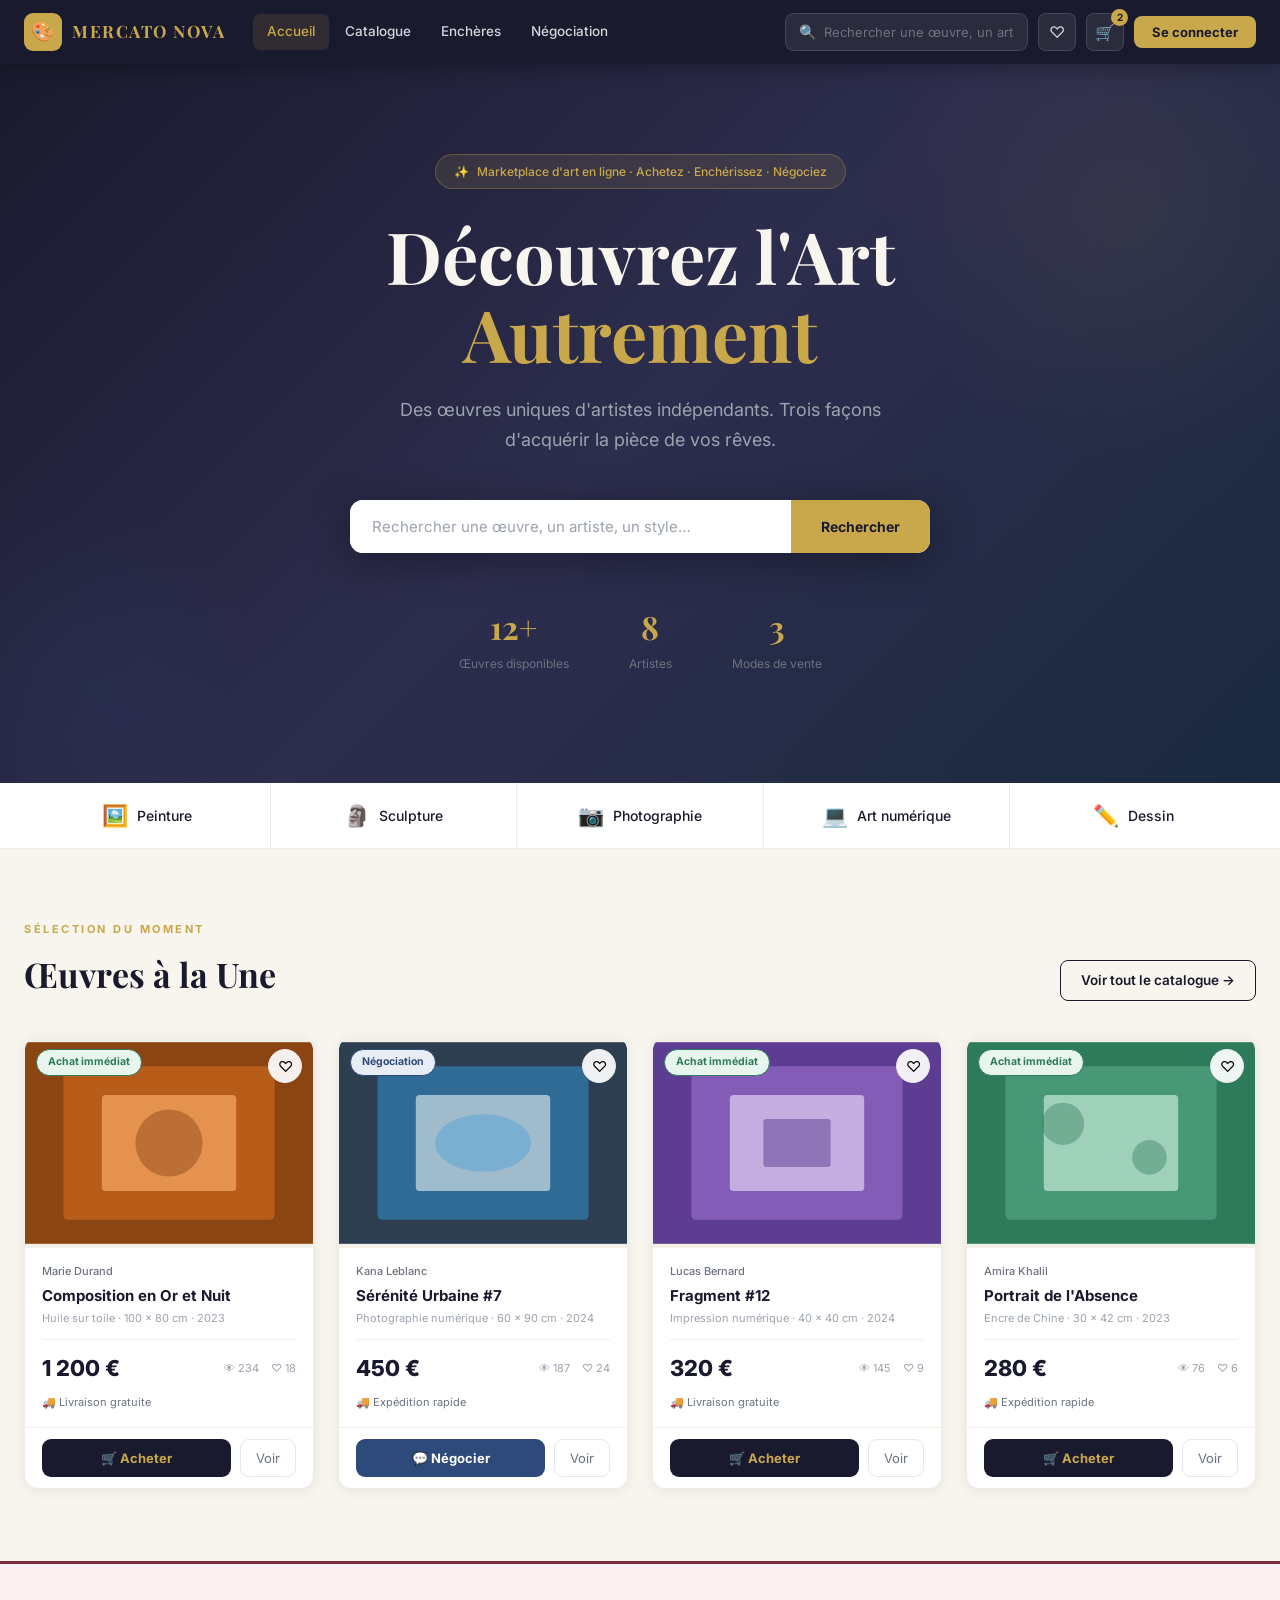
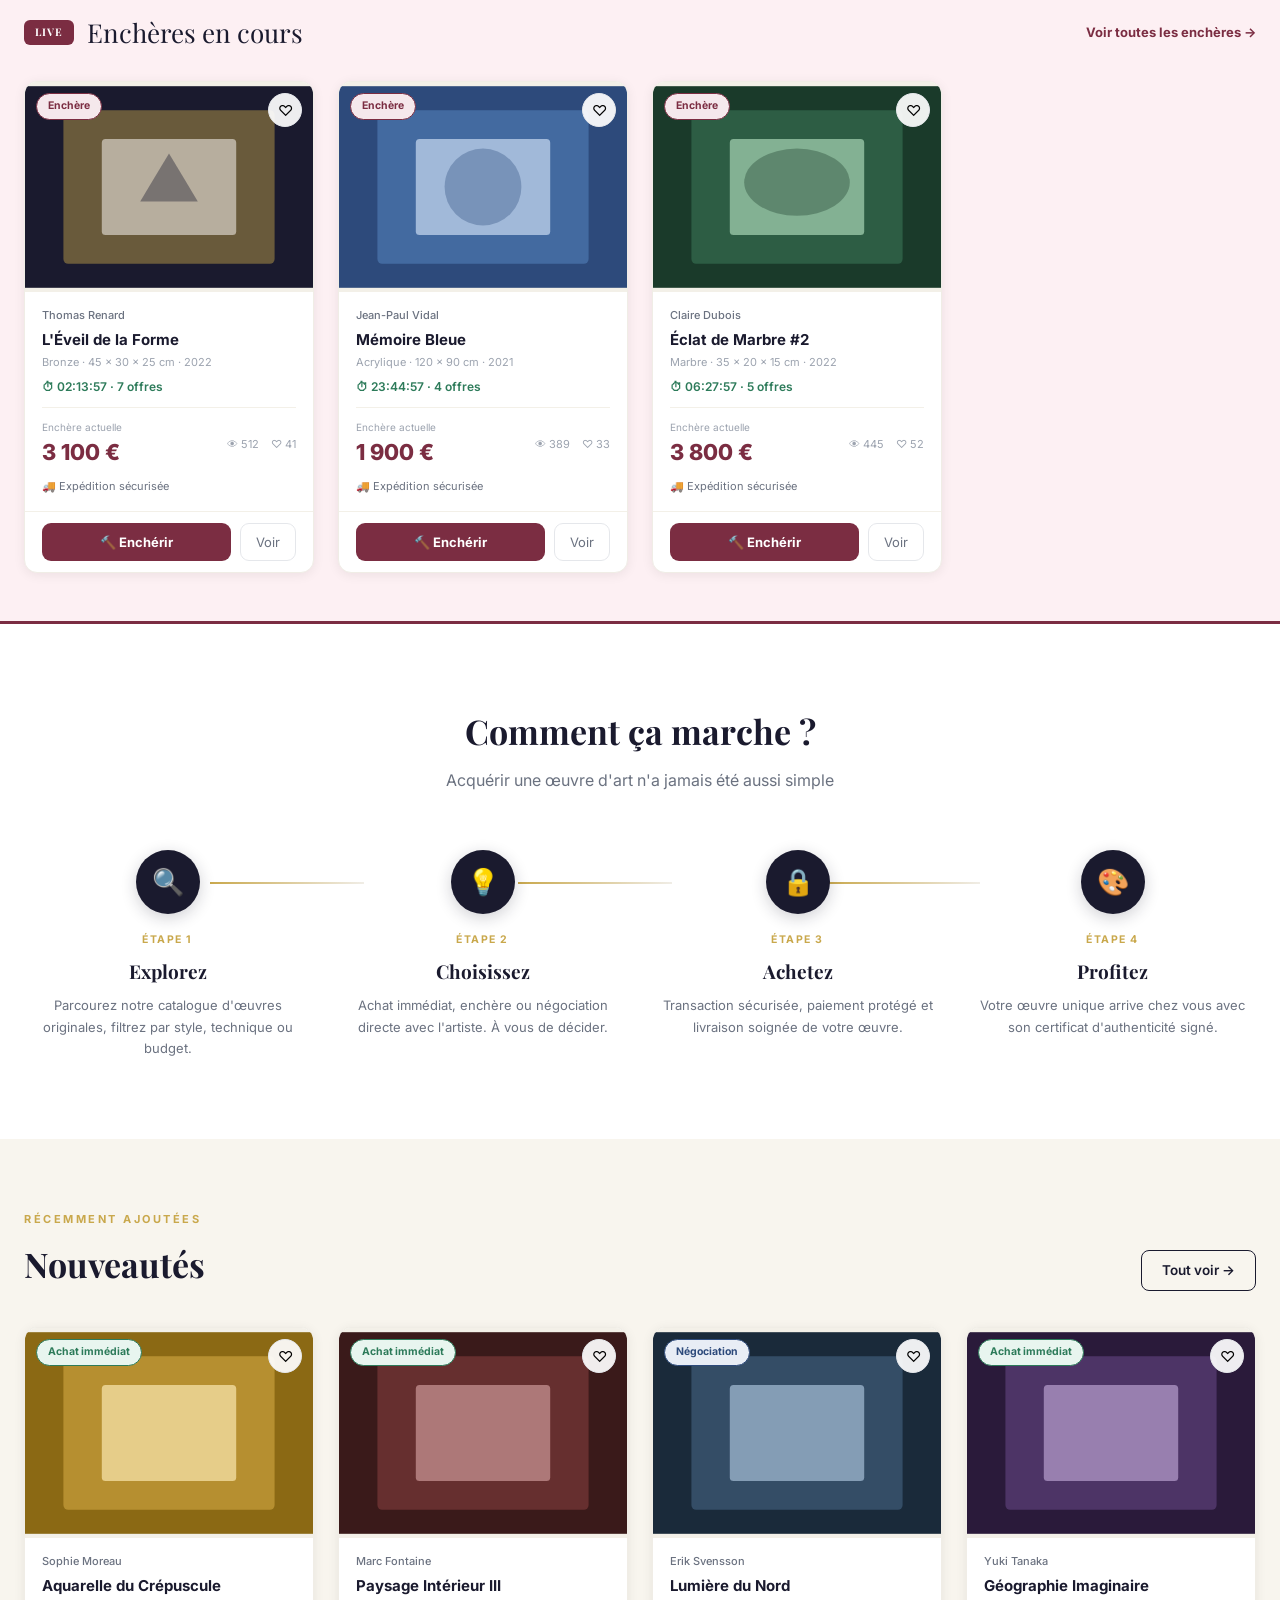
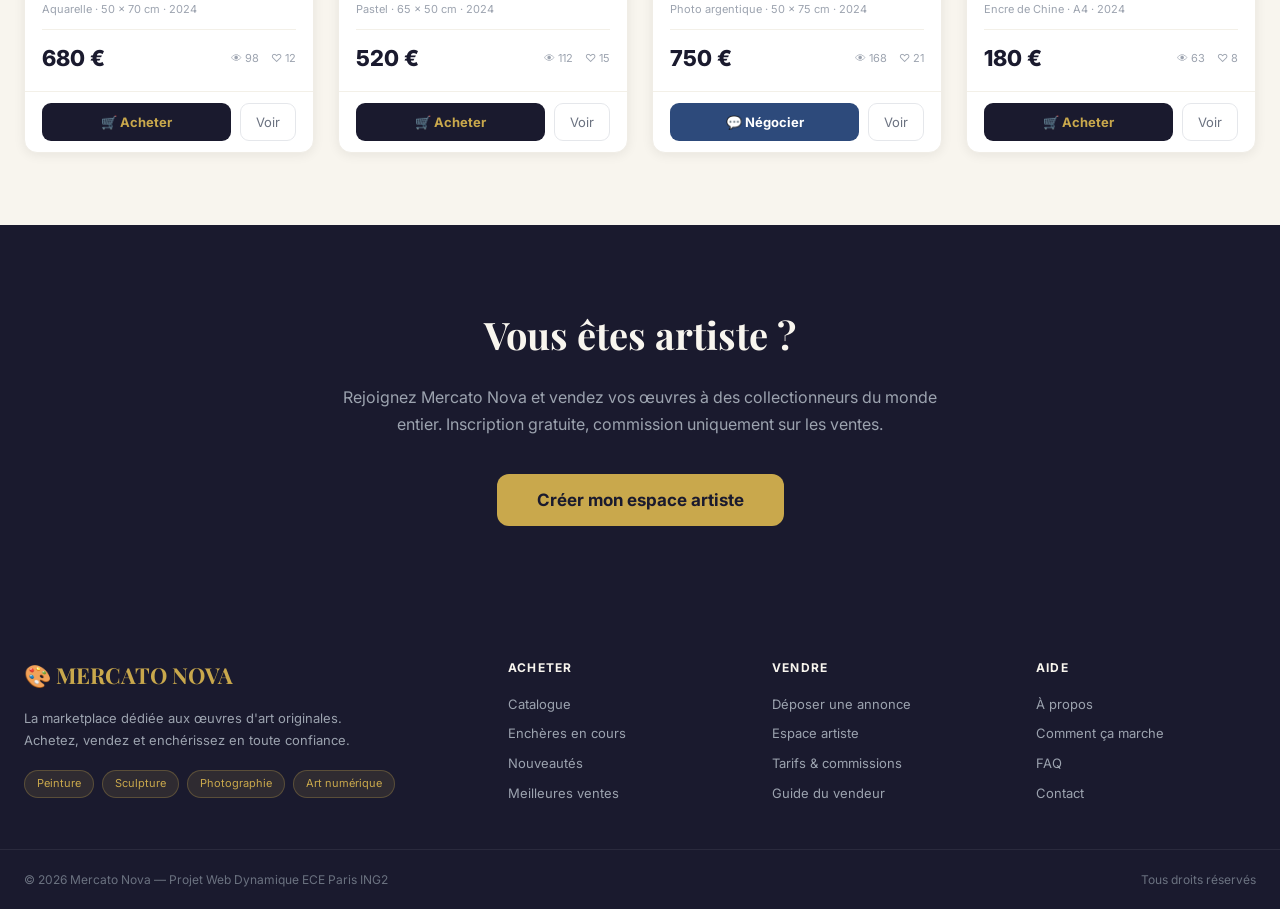
==== index.html @ 36affe11 "Add files via upload ajout de la page d'accueil (index) et de la page catalogue uniquement front end" ====
<!DOCTYPE html>
<html lang="fr">
<head>
  <meta charset="UTF-8" />
  <meta name="viewport" content="width=device-width, initial-scale=1.0" />
  <title>Mercato Nova — Marketplace d'Art</title>
  <link rel="preconnect" href="https://fonts.googleapis.com" />
  <link href="https://fonts.googleapis.com/css2?family=Inter:wght@400;500;600;700;800&family=Playfair+Display:ital,wght@0,700;1,400&display=swap" rel="stylesheet" />
  <style>
    *, *::before, *::after { box-sizing: border-box; margin: 0; padding: 0; }
    :root {
      --noir:     #1A1A2E;
      --noir-2:   #2D2D4E;
      --or:       #C9A84C;
      --or-clair: #E8C96A;
      --fond:     #F8F5EE;
      --blanc:    #FFFFFF;
      --gris:     #6B7280;
      --gris-c:   #F3F0E8;
      --bordeau:  #7B2D42;
      --vert:     #2D7B5A;
      --bleu:     #2D4A7B;
      --shadow-s: 0 2px 12px rgba(0,0,0,0.07);
      --shadow-m: 0 4px 24px rgba(0,0,0,0.10);
      --shadow-l: 0 12px 40px rgba(0,0,0,0.15);
      --radius:   10px;
      --radius-l: 16px;
      --trans:    0.22s ease;
    }
    html { scroll-behavior: smooth; }
    body { font-family: 'Inter', 'Segoe UI', Arial, sans-serif; background: var(--fond); color: var(--noir); line-height: 1.6; }
    a { text-decoration: none; color: inherit; }
    button { cursor: pointer; border: none; font-family: inherit; }
    img { max-width: 100%; display: block; }

    .navbar {
      position: sticky; top: 0; z-index: 100;
      background: var(--noir);
      box-shadow: 0 2px 20px rgba(0,0,0,0.35);
    }
    .navbar__inner {
      max-width: 1280px; margin: 0 auto;
      display: flex; align-items: center;
      padding: 0 24px; height: 64px; gap: 28px;
    }
    .navbar__logo {
      display: flex; align-items: center; gap: 10px;
      text-decoration: none; flex-shrink: 0;
    }
    .navbar__logo-icon {
      width: 38px; height: 38px; background: var(--or);
      border-radius: 9px; display: flex; align-items: center;
      justify-content: center; font-size: 19px;
    }
    .navbar__logo-text {
      font-family: 'Playfair Display', Georgia, serif;
      font-size: 17px; font-weight: 700;
      color: var(--or); letter-spacing: 1.5px;
    }
    .navbar__links { display: flex; gap: 2px; flex: 1; }
    .navbar__link {
      padding: 7px 14px; border-radius: 7px;
      font-size: 13.5px; font-weight: 500;
      color: #D1D5DB; background: transparent;
      transition: all var(--trans); white-space: nowrap;
    }
    .navbar__link:hover, .navbar__link--active {
      color: var(--or);
      background: rgba(201,168,76,0.12);
    }
    .navbar__right { display: flex; align-items: center; gap: 10px; margin-left: auto; }
    .navbar__search {
      display: flex; align-items: center;
      background: rgba(255,255,255,0.08);
      border: 1px solid rgba(255,255,255,0.12);
      border-radius: 9px; padding: 7px 13px; gap: 8px;
    }
    .navbar__search input {
      background: transparent; border: none; outline: none;
      color: #F8F5EE; font-size: 13px; width: 190px;
      font-family: inherit;
    }
    .navbar__search input::placeholder { color: #6B7280; }
    .navbar__icon-btn {
      background: rgba(255,255,255,0.08);
      border: 1px solid rgba(255,255,255,0.12);
      border-radius: 8px; width: 38px; height: 38px;
      display: flex; align-items: center; justify-content: center;
      color: #D1D5DB; font-size: 16px; cursor: pointer;
      transition: all var(--trans); position: relative;
    }
    .navbar__icon-btn:hover { background: rgba(255,255,255,0.15); color: var(--or); }
    .navbar__badge {
      position: absolute; top: -5px; right: -5px;
      background: var(--or); color: var(--noir);
      border-radius: 50%; width: 17px; height: 17px;
      font-size: 10px; font-weight: 700;
      display: flex; align-items: center; justify-content: center;
    }
    .navbar__login {
      background: var(--or); color: var(--noir);
      border-radius: 8px; padding: 8px 18px;
      font-size: 13px; font-weight: 700;
      transition: all var(--trans);
    }
    .navbar__login:hover { background: var(--or-clair); }

    .hero {
      background: linear-gradient(135deg, #1A1A2E 0%, #2D2D4E 50%, #1A2A3E 100%);
      padding: 90px 24px 110px;
      position: relative; overflow: hidden;
    }
    .hero__circle-1 {
      position: absolute; top: -100px; right: -100px;
      width: 500px; height: 500px; border-radius: 50%;
      background: radial-gradient(circle, rgba(201,168,76,0.08) 0%, transparent 70%);
      pointer-events: none;
    }
    .hero__circle-2 {
      position: absolute; bottom: -80px; left: -80px;
      width: 350px; height: 350px; border-radius: 50%;
      background: radial-gradient(circle, rgba(45,74,123,0.15) 0%, transparent 70%);
      pointer-events: none;
    }
    .hero__inner {
      max-width: 820px; margin: 0 auto;
      text-align: center; position: relative; z-index: 1;
    }
    .hero__pill {
      display: inline-flex; align-items: center; gap: 8px;
      background: rgba(201,168,76,0.12);
      border: 1px solid rgba(201,168,76,0.3);
      border-radius: 24px; padding: 7px 18px; margin-bottom: 28px;
      font-size: 12px; color: var(--or); font-weight: 500;
    }
    .hero__title {
      font-family: 'Playfair Display', Georgia, serif;
      font-size: clamp(38px, 7vw, 72px);
      font-weight: 700; color: #F8F5EE;
      line-height: 1.08; margin-bottom: 22px;
    }
    .hero__title span { color: var(--or); }
    .hero__subtitle {
      font-size: 18px; color: #9CA3AF;
      margin: 0 auto 44px; line-height: 1.7;
      max-width: 560px;
    }
    .hero__search-wrap {
      display: flex; max-width: 580px; margin: 0 auto 48px;
      background: var(--blanc); border-radius: 13px; overflow: hidden;
      box-shadow: 0 8px 40px rgba(0,0,0,0.35);
    }
    .hero__search-wrap input {
      flex: 1; border: none; outline: none;
      padding: 17px 22px; font-size: 15px; color: var(--noir);
      font-family: inherit;
    }
    .hero__search-wrap input::placeholder { color: #9CA3AF; }
    .hero__search-btn {
      background: var(--or); border: none;
      padding: 0 30px; color: var(--noir);
      font-weight: 700; font-size: 14px;
      cursor: pointer; transition: background var(--trans);
      white-space: nowrap;
    }
    .hero__search-btn:hover { background: var(--or-clair); }
    .hero__stats { display: flex; justify-content: center; gap: 60px; }
    .hero__stat-num {
      font-family: 'Playfair Display', Georgia, serif;
      font-size: 32px; font-weight: 700; color: var(--or);
    }
    .hero__stat-label { font-size: 12px; color: #6B7280; margin-top: 2px; }

    .cats {
      background: var(--blanc);
      border-bottom: 1px solid #F0EDE6;
      box-shadow: var(--shadow-s);
    }
    .cats__inner { max-width: 1280px; margin: 0 auto; padding: 0 24px; display: flex; }
    .cats__btn {
      flex: 1; display: flex; align-items: center;
      justify-content: center; gap: 9px;
      padding: 20px 0; background: transparent; border: none;
      border-right: 1px solid #F0EDE6;
      font-size: 14px; font-weight: 500; color: var(--noir);
      cursor: pointer; transition: all var(--trans);
    }
    .cats__btn:last-child { border-right: none; }
    .cats__btn:hover { background: var(--fond); color: var(--or); }
    .cats__btn .cats__icon { font-size: 21px; }

    .section { padding: 72px 24px; }
    .section--dark { background: var(--blanc); }
    .section--fond { background: var(--fond); }
    .section__inner { max-width: 1280px; margin: 0 auto; }
    .section__eyebrow {
      font-size: 11px; color: var(--or); font-weight: 700;
      letter-spacing: 2.5px; text-transform: uppercase; margin-bottom: 8px;
    }
    .section__title {
      font-family: 'Playfair Display', Georgia, serif;
      font-size: 34px; color: var(--noir); margin-bottom: 0;
    }
    .section__head {
      display: flex; align-items: flex-end;
      justify-content: space-between; margin-bottom: 36px;
    }
    .section__link {
      font-size: 13.5px; color: var(--noir); font-weight: 600;
      border: 1.5px solid var(--noir); border-radius: 8px;
      padding: 9px 20px; transition: all var(--trans);
      white-space: nowrap; margin-left: 20px;
    }
    .section__link:hover { background: var(--noir); color: var(--or); }

    .grid {
      display: grid;
      grid-template-columns: repeat(auto-fill, minmax(272px, 1fr));
      gap: 24px;
    }
    .grid--4 { grid-template-columns: repeat(4, 1fr); }

    .card {
      background: var(--blanc); border-radius: 13px;
      overflow: hidden; border: 1px solid #F0EDE6;
      box-shadow: var(--shadow-s);
      transition: transform var(--trans), box-shadow var(--trans);
      display: flex; flex-direction: column;
    }
    .card:hover { transform: translateY(-5px); box-shadow: var(--shadow-l); }
    .card__img {
      position: relative; height: 210px;
      overflow: hidden; background: var(--gris-c);
    }
    .card__img svg { width: 100%; height: 100%; }
    .card__badge {
      position: absolute; top: 11px; left: 11px;
      padding: 4px 11px; border-radius: 20px;
      font-size: 10.5px; font-weight: 700;
      border: 1px solid currentColor;
    }
    .card__badge--immediat { color: var(--vert); background: #E8F5EF; }
    .card__badge--enchere  { color: var(--bordeau); background: #F5E8EC; }
    .card__badge--nego     { color: var(--bleu); background: #E8EDF5; }
    .card__fav {
      position: absolute; top: 11px; right: 11px;
      background: rgba(255,255,255,0.92); border: 1px solid #E5E7EB;
      border-radius: 50%; width: 34px; height: 34px;
      display: flex; align-items: center; justify-content: center;
      font-size: 15px; cursor: pointer;
      transition: all var(--trans);
    }
    .card__fav:hover { border-color: var(--bordeau); background: #FFF0F3; }
    .card__body {
      padding: 15px 17px; flex: 1;
      display: flex; flex-direction: column; gap: 5px;
    }
    .card__artist { font-size: 11px; color: var(--gris); font-weight: 500; }
    .card__title  { font-size: 15px; font-weight: 700; color: var(--noir); line-height: 1.3; }
    .card__meta   { font-size: 11px; color: #9CA3AF; }
    .card__timer  { font-size: 12px; color: var(--vert); font-weight: 600; }
    .card__timer--urgent { color: var(--bordeau); }
    .card__divider { height: 1px; background: #F3F0E8; margin: 6px 0; }
    .card__price-row { display: flex; align-items: center; justify-content: space-between; }
    .card__price-label { font-size: 10px; color: #9CA3AF; }
    .card__price { font-size: 22px; font-weight: 800; color: var(--noir); }
    .card__price--enchere { color: var(--bordeau); }
    .card__stats { display: flex; gap: 12px; font-size: 11px; color: #9CA3AF; }
    .card__ship  { font-size: 11px; color: var(--gris); margin-top: 3px; }
    .card__footer { padding: 11px 17px; border-top: 1px solid #F3F0E8; display: flex; gap: 9px; }
    .btn-primary {
      flex: 1; border-radius: 9px; padding: 10px 0;
      font-size: 13px; font-weight: 700;
      color: var(--blanc); cursor: pointer;
      transition: opacity var(--trans); border: none;
    }
    .btn-primary:hover { opacity: 0.88; }
    .btn-primary--noir    { background: var(--noir); color: var(--or); }
    .btn-primary--bordeau { background: var(--bordeau); }
    .btn-primary--bleu    { background: var(--bleu); }
    .btn-secondary {
      background: transparent; color: var(--gris);
      border: 1.5px solid #E5E7EB; border-radius: 9px;
      padding: 10px 15px; font-size: 13px; cursor: pointer;
      transition: all var(--trans);
    }
    .btn-secondary:hover { border-color: var(--noir); color: var(--noir); }

    .encheres-band {
      background: #FDF0F3;
      border-top: 3px solid var(--bordeau);
      border-bottom: 3px solid var(--bordeau);
      padding: 48px 24px;
    }
    .encheres-band__inner { max-width: 1280px; margin: 0 auto; }
    .encheres-band__head {
      display: flex; align-items: center;
      justify-content: space-between; margin-bottom: 28px;
    }
    .live-badge {
      background: var(--bordeau); color: var(--blanc);
      padding: 4px 11px; border-radius: 6px;
      font-size: 10.5px; font-weight: 700; letter-spacing: 1px;
    }
    .encheres-band__title {
      font-family: 'Playfair Display', Georgia, serif;
      font-size: 26px; color: var(--noir);
      display: flex; align-items: center; gap: 13px;
    }
    .encheres-band__link { font-size: 13px; color: var(--bordeau); font-weight: 700; }
    .encheres-band__link:hover { text-decoration: underline; }

    .how { padding: 80px 24px; background: var(--blanc); }
    .how__inner { max-width: 1280px; margin: 0 auto; }
    .how__header { text-align: center; margin-bottom: 56px; }
    .how__subtitle { color: var(--gris); font-size: 16px; margin-top: 10px; }
    .how__grid {
      display: grid; grid-template-columns: repeat(4,1fr); gap: 28px;
      position: relative;
    }
    .how__step { text-align: center; }
    .how__icon-wrap {
      width: 64px; height: 64px; border-radius: 50%;
      background: var(--noir);
      display: flex; align-items: center; justify-content: center;
      font-size: 26px; margin: 0 auto 18px;
      position: relative; z-index: 1;
      box-shadow: 0 4px 16px rgba(26,26,46,0.2);
    }
    .how__num {
      font-size: 10.5px; color: var(--or); font-weight: 700;
      letter-spacing: 1.5px; text-transform: uppercase; margin-bottom: 7px;
    }
    .how__step-title {
      font-family: 'Playfair Display', Georgia, serif;
      font-size: 19px; color: var(--noir); margin-bottom: 9px;
    }
    .how__step-desc { font-size: 13px; color: var(--gris); line-height: 1.65; }
    .how__connector {
      position: absolute; top: 32px; height: 2px;
      background: linear-gradient(90deg, var(--or), #F0EDE6);
      z-index: 0;
    }

    .cta-artiste { background: var(--noir); padding: 80px 24px; text-align: center; }
    .cta-artiste__inner { max-width: 620px; margin: 0 auto; }
    .cta-artiste__title {
      font-family: 'Playfair Display', Georgia, serif;
      font-size: 38px; color: #F8F5EE; margin-bottom: 18px;
    }
    .cta-artiste__subtitle { color: #9CA3AF; font-size: 16px; margin-bottom: 36px; line-height: 1.7; }
    .cta-artiste__btn {
      background: var(--or); color: var(--noir);
      border: none; border-radius: 12px;
      padding: 16px 40px; font-size: 17px; font-weight: 700;
      cursor: pointer; transition: background var(--trans);
    }
    .cta-artiste__btn:hover { background: var(--or-clair); }

    .footer { background: var(--noir); color: #D1D5DB; }
    .footer__grid {
      max-width: 1280px; margin: 0 auto;
      padding: 52px 24px 36px;
      display: grid;
      grid-template-columns: 2fr 1fr 1fr 1fr;
      gap: 44px;
    }
    .footer__logo {
      font-family: 'Playfair Display', Georgia, serif;
      font-size: 22px; font-weight: 700; color: var(--or);
      margin-bottom: 13px; display: flex; align-items: center; gap: 9px;
    }
    .footer__tagline { font-size: 13px; color: #9CA3AF; line-height: 1.75; margin-bottom: 18px; }
    .footer__tags { display: flex; gap: 8px; flex-wrap: wrap; }
    .footer__tag {
      background: rgba(201,168,76,0.12);
      color: var(--or); border: 1px solid rgba(201,168,76,0.28);
      border-radius: 20px; padding: 4px 12px; font-size: 11px;
    }
    .footer__col-title {
      font-size: 12px; font-weight: 700; color: #F8F5EE;
      text-transform: uppercase; letter-spacing: 1.2px; margin-bottom: 16px;
    }
    .footer__col-link { display: block; font-size: 13px; color: #9CA3AF; margin-bottom: 9px; transition: color var(--trans); }
    .footer__col-link:hover { color: var(--or); }
    .footer__bar {
      border-top: 1px solid rgba(255,255,255,0.07);
      padding: 20px 24px;
      max-width: 1280px; margin: 0 auto;
      display: flex; justify-content: space-between;
      font-size: 12px; color: #6B7280;
    }

    @media (max-width: 1024px) {
      .how__grid { grid-template-columns: repeat(2,1fr); }
      .footer__grid { grid-template-columns: 1fr 1fr; }
      .grid--4 { grid-template-columns: repeat(2,1fr); }
    }
    @media (max-width: 768px) {
      .navbar__search { display: none; }
      .navbar__links { display: none; }
      .hero { padding: 60px 20px 80px; }
      .hero__stats { gap: 28px; }
      .cats__btn span:not(.cats__icon) { display: none; }
      .how__grid { grid-template-columns: 1fr; }
      .footer__grid { grid-template-columns: 1fr; }
      .grid, .grid--4 { grid-template-columns: 1fr 1fr; }
      .section__head { flex-direction: column; align-items: flex-start; gap: 14px; }
    }
    @media (max-width: 480px) {
      .grid, .grid--4 { grid-template-columns: 1fr; }
    }
  </style>
</head>
<body>

  <nav class="navbar">
    <div class="navbar__inner">
      <a href="index.html" class="navbar__logo">
        <div class="navbar__logo-icon">🎨</div>
        <span class="navbar__logo-text">MERCATO NOVA</span>
      </a>
      <div class="navbar__links">
        <a href="index.html"     class="navbar__link navbar__link--active">Accueil</a>
        <a href="catalogue.html" class="navbar__link">Catalogue</a>
        <a href="#"              class="navbar__link">Enchères</a>
        <a href="#"              class="navbar__link">Négociation</a>
      </div>
      <div class="navbar__right">
        <div class="navbar__search">
          <span style="color:#9CA3AF;font-size:14px;">🔍</span>
          <input type="text" placeholder="Rechercher une œuvre, un artiste…" />
        </div>
        <button class="navbar__icon-btn" title="Favoris">♡</button>
        <button class="navbar__icon-btn" title="Panier">
          🛒
          <span class="navbar__badge">2</span>
        </button>
        <button class="navbar__login">Se connecter</button>
      </div>
    </div>
  </nav>

  <section class="hero">
    <div class="hero__circle-1"></div>
    <div class="hero__circle-2"></div>
    <div class="hero__inner">
      <div class="hero__pill">
        ✨ <span>Marketplace d'art en ligne · Achetez · Enchérissez · Négociez</span>
      </div>
      <h1 class="hero__title">
        Découvrez l'Art<br>
        <span>Autrement</span>
      </h1>
      <p class="hero__subtitle">
        Des œuvres uniques d'artistes indépendants. Trois façons d'acquérir la pièce de vos rêves.
      </p>
      <form class="hero__search-wrap" onsubmit="event.preventDefault(); window.location='catalogue.html?q='+this.querySelector('input').value">
        <input type="text" placeholder="Rechercher une œuvre, un artiste, un style…" />
        <button type="submit" class="hero__search-btn">Rechercher</button>
      </form>
      <div class="hero__stats">
        <div>
          <div class="hero__stat-num">12+</div>
          <div class="hero__stat-label">Œuvres disponibles</div>
        </div>
        <div>
          <div class="hero__stat-num">8</div>
          <div class="hero__stat-label">Artistes</div>
        </div>
        <div>
          <div class="hero__stat-num">3</div>
          <div class="hero__stat-label">Modes de vente</div>
        </div>
      </div>
    </div>
  </section>

  <div class="cats">
    <div class="cats__inner">
      <button class="cats__btn" onclick="window.location='catalogue.html?cat=peinture'">
        <span class="cats__icon">🖼️</span><span>Peinture</span>
      </button>
      <button class="cats__btn" onclick="window.location='catalogue.html?cat=sculpture'">
        <span class="cats__icon">🗿</span><span>Sculpture</span>
      </button>
      <button class="cats__btn" onclick="window.location='catalogue.html?cat=photo'">
        <span class="cats__icon">📷</span><span>Photographie</span>
      </button>
      <button class="cats__btn" onclick="window.location='catalogue.html?cat=numerique'">
        <span class="cats__icon">💻</span><span>Art numérique</span>
      </button>
      <button class="cats__btn" onclick="window.location='catalogue.html?cat=dessin'">
        <span class="cats__icon">✏️</span><span>Dessin</span>
      </button>
    </div>
  </div>

  <section class="section section--fond">
    <div class="section__inner">
      <div class="section__head">
        <div>
          <div class="section__eyebrow">Sélection du moment</div>
          <h2 class="section__title">Œuvres à la Une</h2>
        </div>
        <a href="catalogue.html" class="section__link">Voir tout le catalogue →</a>
      </div>
      <div class="grid">

        <div class="card">
          <div class="card__img">
            <svg viewBox="0 0 300 210" xmlns="http://www.w3.org/2000/svg">
              <rect width="300" height="210" fill="#8B4513"/>
              <rect x="40" y="25" width="220" height="160" fill="#D2691E" rx="5" opacity="0.65"/>
              <rect x="80" y="55" width="140" height="100" fill="#F4A460" rx="4" opacity="0.75"/>
              <circle cx="150" cy="105" r="35" fill="#8B4513" opacity="0.45"/>
            </svg>
            <span class="card__badge card__badge--immediat">Achat immédiat</span>
            <button class="card__fav">♡</button>
          </div>
          <div class="card__body">
            <div class="card__artist">Marie Durand</div>
            <div class="card__title">Composition en Or et Nuit</div>
            <div class="card__meta">Huile sur toile · 100 × 80 cm · 2023</div>
            <div class="card__divider"></div>
            <div class="card__price-row">
              <div class="card__price">1 200 €</div>
              <div class="card__stats"><span>👁 234</span><span>♡ 18</span></div>
            </div>
            <div class="card__ship">🚚 Livraison gratuite</div>
          </div>
          <div class="card__footer">
            <button class="btn-primary btn-primary--noir">🛒 Acheter</button>
            <button class="btn-secondary">Voir</button>
          </div>
        </div>

        <div class="card">
          <div class="card__img">
            <svg viewBox="0 0 300 210" xmlns="http://www.w3.org/2000/svg">
              <rect width="300" height="210" fill="#2C3E50"/>
              <rect x="40" y="25" width="220" height="160" fill="#3498DB" rx="5" opacity="0.5"/>
              <rect x="80" y="55" width="140" height="100" fill="#ECF0F1" rx="4" opacity="0.6"/>
              <ellipse cx="150" cy="105" rx="50" ry="30" fill="#3498DB" opacity="0.35"/>
            </svg>
            <span class="card__badge card__badge--nego">Négociation</span>
            <button class="card__fav">♡</button>
          </div>
          <div class="card__body">
            <div class="card__artist">Kana Leblanc</div>
            <div class="card__title">Sérénité Urbaine #7</div>
            <div class="card__meta">Photographie numérique · 60 × 90 cm · 2024</div>
            <div class="card__divider"></div>
            <div class="card__price-row">
              <div class="card__price">450 €</div>
              <div class="card__stats"><span>👁 187</span><span>♡ 24</span></div>
            </div>
            <div class="card__ship">🚚 Expédition rapide</div>
          </div>
          <div class="card__footer">
            <button class="btn-primary btn-primary--bleu">💬 Négocier</button>
            <button class="btn-secondary">Voir</button>
          </div>
        </div>

        <div class="card">
          <div class="card__img">
            <svg viewBox="0 0 300 210" xmlns="http://www.w3.org/2000/svg">
              <rect width="300" height="210" fill="#5C3D91"/>
              <rect x="40" y="25" width="220" height="160" fill="#9B72D0" rx="5" opacity="0.6"/>
              <rect x="80" y="55" width="140" height="100" fill="#E8D9F5" rx="4" opacity="0.65"/>
              <rect x="115" y="80" width="70" height="50" fill="#5C3D91" rx="3" opacity="0.5"/>
            </svg>
            <span class="card__badge card__badge--immediat">Achat immédiat</span>
            <button class="card__fav">♡</button>
          </div>
          <div class="card__body">
            <div class="card__artist">Lucas Bernard</div>
            <div class="card__title">Fragment #12</div>
            <div class="card__meta">Impression numérique · 40 × 40 cm · 2024</div>
            <div class="card__divider"></div>
            <div class="card__price-row">
              <div class="card__price">320 €</div>
              <div class="card__stats"><span>👁 145</span><span>♡ 9</span></div>
            </div>
            <div class="card__ship">🚚 Livraison gratuite</div>
          </div>
          <div class="card__footer">
            <button class="btn-primary btn-primary--noir">🛒 Acheter</button>
            <button class="btn-secondary">Voir</button>
          </div>
        </div>

        <div class="card">
          <div class="card__img">
            <svg viewBox="0 0 300 210" xmlns="http://www.w3.org/2000/svg">
              <rect width="300" height="210" fill="#2D7B5A"/>
              <rect x="40" y="25" width="220" height="160" fill="#5BAA8A" rx="5" opacity="0.6"/>
              <rect x="80" y="55" width="140" height="100" fill="#C4E8D8" rx="4" opacity="0.7"/>
              <circle cx="100" cy="85" r="22" fill="#2D7B5A" opacity="0.4"/>
              <circle cx="190" cy="120" r="18" fill="#2D7B5A" opacity="0.4"/>
            </svg>
            <span class="card__badge card__badge--immediat">Achat immédiat</span>
            <button class="card__fav">♡</button>
          </div>
          <div class="card__body">
            <div class="card__artist">Amira Khalil</div>
            <div class="card__title">Portrait de l'Absence</div>
            <div class="card__meta">Encre de Chine · 30 × 42 cm · 2023</div>
            <div class="card__divider"></div>
            <div class="card__price-row">
              <div class="card__price">280 €</div>
              <div class="card__stats"><span>👁 76</span><span>♡ 6</span></div>
            </div>
            <div class="card__ship">🚚 Expédition rapide</div>
          </div>
          <div class="card__footer">
            <button class="btn-primary btn-primary--noir">🛒 Acheter</button>
            <button class="btn-secondary">Voir</button>
          </div>
        </div>

      </div>
    </div>
  </section>

  <section class="encheres-band">
    <div class="encheres-band__inner">
      <div class="encheres-band__head">
        <div class="encheres-band__title">
          <span class="live-badge">LIVE</span>
          Enchères en cours
        </div>
        <a href="#" class="encheres-band__link">Voir toutes les enchères →</a>
      </div>
      <div class="grid">

        <div class="card">
          <div class="card__img">
            <svg viewBox="0 0 300 210" xmlns="http://www.w3.org/2000/svg">
              <rect width="300" height="210" fill="#1A1A2E"/>
              <rect x="40" y="25" width="220" height="160" fill="#C9A84C" rx="5" opacity="0.45"/>
              <rect x="80" y="55" width="140" height="100" fill="#F8F5EE" rx="4" opacity="0.55"/>
              <polygon points="150,70 180,120 120,120" fill="#1A1A2E" opacity="0.4"/>
            </svg>
            <span class="card__badge card__badge--enchere">Enchère</span>
            <button class="card__fav">♡</button>
          </div>
          <div class="card__body">
            <div class="card__artist">Thomas Renard</div>
            <div class="card__title">L'Éveil de la Forme</div>
            <div class="card__meta">Bronze · 45 × 30 × 25 cm · 2022</div>
            <div class="card__timer card__timer--urgent" id="timer1">⏱ 02:14:32 · 7 offres</div>
            <div class="card__divider"></div>
            <div class="card__price-row">
              <div>
                <div class="card__price-label">Enchère actuelle</div>
                <div class="card__price card__price--enchere">3 100 €</div>
              </div>
              <div class="card__stats"><span>👁 512</span><span>♡ 41</span></div>
            </div>
            <div class="card__ship">🚚 Expédition sécurisée</div>
          </div>
          <div class="card__footer">
            <button class="btn-primary btn-primary--bordeau">🔨 Enchérir</button>
            <button class="btn-secondary">Voir</button>
          </div>
        </div>

        <div class="card">
          <div class="card__img">
            <svg viewBox="0 0 300 210" xmlns="http://www.w3.org/2000/svg">
              <rect width="300" height="210" fill="#2D4A7B"/>
              <rect x="40" y="25" width="220" height="160" fill="#5B8AC5" rx="5" opacity="0.5"/>
              <rect x="80" y="55" width="140" height="100" fill="#D4E4F7" rx="4" opacity="0.65"/>
              <circle cx="150" cy="105" r="40" fill="#2D4A7B" opacity="0.35"/>
            </svg>
            <span class="card__badge card__badge--enchere">Enchère</span>
            <button class="card__fav">♡</button>
          </div>
          <div class="card__body">
            <div class="card__artist">Jean-Paul Vidal</div>
            <div class="card__title">Mémoire Bleue</div>
            <div class="card__meta">Acrylique · 120 × 90 cm · 2021</div>
            <div class="card__timer" id="timer2">⏱ 23:45:10 · 4 offres</div>
            <div class="card__divider"></div>
            <div class="card__price-row">
              <div>
                <div class="card__price-label">Enchère actuelle</div>
                <div class="card__price card__price--enchere">1 900 €</div>
              </div>
              <div class="card__stats"><span>👁 389</span><span>♡ 33</span></div>
            </div>
            <div class="card__ship">🚚 Expédition sécurisée</div>
          </div>
          <div class="card__footer">
            <button class="btn-primary btn-primary--bordeau">🔨 Enchérir</button>
            <button class="btn-secondary">Voir</button>
          </div>
        </div>

        <div class="card">
          <div class="card__img">
            <svg viewBox="0 0 300 210" xmlns="http://www.w3.org/2000/svg">
              <rect width="300" height="210" fill="#1A3A2A"/>
              <rect x="40" y="25" width="220" height="160" fill="#3D7A5A" rx="5" opacity="0.55"/>
              <rect x="80" y="55" width="140" height="100" fill="#A8D5B5" rx="4" opacity="0.7"/>
              <ellipse cx="150" cy="100" rx="55" ry="35" fill="#1A3A2A" opacity="0.35"/>
            </svg>
            <span class="card__badge card__badge--enchere">Enchère</span>
            <button class="card__fav">♡</button>
          </div>
          <div class="card__body">
            <div class="card__artist">Claire Dubois</div>
            <div class="card__title">Éclat de Marbre #2</div>
            <div class="card__meta">Marbre · 35 × 20 × 15 cm · 2022</div>
            <div class="card__timer" id="timer3">⏱ 06:28:05 · 5 offres</div>
            <div class="card__divider"></div>
            <div class="card__price-row">
              <div>
                <div class="card__price-label">Enchère actuelle</div>
                <div class="card__price card__price--enchere">3 800 €</div>
              </div>
              <div class="card__stats"><span>👁 445</span><span>♡ 52</span></div>
            </div>
            <div class="card__ship">🚚 Expédition sécurisée</div>
          </div>
          <div class="card__footer">
            <button class="btn-primary btn-primary--bordeau">🔨 Enchérir</button>
            <button class="btn-secondary">Voir</button>
          </div>
        </div>

      </div>
    </div>
  </section>

  <section class="how">
    <div class="how__inner">
      <div class="how__header">
        <h2 class="section__title">Comment ça marche ?</h2>
        <p class="how__subtitle">Acquérir une œuvre d'art n'a jamais été aussi simple</p>
      </div>
      <div class="how__grid">
        <div class="how__connector" style="left:calc(12.5% + 32px);right:calc(75% - 32px);top:32px;"></div>
        <div class="how__connector" style="left:calc(37.5% + 32px);right:calc(50% - 32px);top:32px;"></div>
        <div class="how__connector" style="left:calc(62.5% + 32px);right:calc(25% - 32px);top:32px;"></div>
        <div class="how__step">
          <div class="how__icon-wrap">🔍</div>
          <div class="how__num">Étape 1</div>
          <h3 class="how__step-title">Explorez</h3>
          <p class="how__step-desc">Parcourez notre catalogue d'œuvres originales, filtrez par style, technique ou budget.</p>
        </div>
        <div class="how__step">
          <div class="how__icon-wrap">💡</div>
          <div class="how__num">Étape 2</div>
          <h3 class="how__step-title">Choisissez</h3>
          <p class="how__step-desc">Achat immédiat, enchère ou négociation directe avec l'artiste. À vous de décider.</p>
        </div>
        <div class="how__step">
          <div class="how__icon-wrap">🔒</div>
          <div class="how__num">Étape 3</div>
          <h3 class="how__step-title">Achetez</h3>
          <p class="how__step-desc">Transaction sécurisée, paiement protégé et livraison soignée de votre œuvre.</p>
        </div>
        <div class="how__step">
          <div class="how__icon-wrap">🎨</div>
          <div class="how__num">Étape 4</div>
          <h3 class="how__step-title">Profitez</h3>
          <p class="how__step-desc">Votre œuvre unique arrive chez vous avec son certificat d'authenticité signé.</p>
        </div>
      </div>
    </div>
  </section>

  <section class="section section--fond">
    <div class="section__inner">
      <div class="section__head">
        <div>
          <div class="section__eyebrow">Récemment ajoutées</div>
          <h2 class="section__title">Nouveautés</h2>
        </div>
        <a href="catalogue.html" class="section__link">Tout voir →</a>
      </div>
      <div class="grid grid--4">

        <div class="card">
          <div class="card__img">
            <svg viewBox="0 0 300 210" xmlns="http://www.w3.org/2000/svg">
              <rect width="300" height="210" fill="#8B6914"/>
              <rect x="40" y="25" width="220" height="160" fill="#D4A843" rx="5" opacity="0.6"/>
              <rect x="80" y="55" width="140" height="100" fill="#FBE9B0" rx="4" opacity="0.7"/>
            </svg>
            <span class="card__badge card__badge--immediat">Achat immédiat</span>
            <button class="card__fav">♡</button>
          </div>
          <div class="card__body">
            <div class="card__artist">Sophie Moreau</div>
            <div class="card__title">Aquarelle du Crépuscule</div>
            <div class="card__meta">Aquarelle · 50 × 70 cm · 2024</div>
            <div class="card__divider"></div>
            <div class="card__price-row">
              <div class="card__price">680 €</div>
              <div class="card__stats"><span>👁 98</span><span>♡ 12</span></div>
            </div>
          </div>
          <div class="card__footer">
            <button class="btn-primary btn-primary--noir">🛒 Acheter</button>
            <button class="btn-secondary">Voir</button>
          </div>
        </div>

        <div class="card">
          <div class="card__img">
            <svg viewBox="0 0 300 210" xmlns="http://www.w3.org/2000/svg">
              <rect width="300" height="210" fill="#3A1A1A"/>
              <rect x="40" y="25" width="220" height="160" fill="#8B4040" rx="5" opacity="0.55"/>
              <rect x="80" y="55" width="140" height="100" fill="#D4A0A0" rx="4" opacity="0.65"/>
            </svg>
            <span class="card__badge card__badge--immediat">Achat immédiat</span>
            <button class="card__fav">♡</button>
          </div>
          <div class="card__body">
            <div class="card__artist">Marc Fontaine</div>
            <div class="card__title">Paysage Intérieur III</div>
            <div class="card__meta">Pastel · 65 × 50 cm · 2024</div>
            <div class="card__divider"></div>
            <div class="card__price-row">
              <div class="card__price">520 €</div>
              <div class="card__stats"><span>👁 112</span><span>♡ 15</span></div>
            </div>
          </div>
          <div class="card__footer">
            <button class="btn-primary btn-primary--noir">🛒 Acheter</button>
            <button class="btn-secondary">Voir</button>
          </div>
        </div>

        <div class="card">
          <div class="card__img">
            <svg viewBox="0 0 300 210" xmlns="http://www.w3.org/2000/svg">
              <rect width="300" height="210" fill="#1A2A3A"/>
              <rect x="40" y="25" width="220" height="160" fill="#4A6A8A" rx="5" opacity="0.55"/>
              <rect x="80" y="55" width="140" height="100" fill="#B0C8E0" rx="4" opacity="0.65"/>
            </svg>
            <span class="card__badge card__badge--nego">Négociation</span>
            <button class="card__fav">♡</button>
          </div>
          <div class="card__body">
            <div class="card__artist">Erik Svensson</div>
            <div class="card__title">Lumière du Nord</div>
            <div class="card__meta">Photo argentique · 50 × 75 cm · 2024</div>
            <div class="card__divider"></div>
            <div class="card__price-row">
              <div class="card__price">750 €</div>
              <div class="card__stats"><span>👁 168</span><span>♡ 21</span></div>
            </div>
          </div>
          <div class="card__footer">
            <button class="btn-primary btn-primary--bleu">💬 Négocier</button>
            <button class="btn-secondary">Voir</button>
          </div>
        </div>

        <div class="card">
          <div class="card__img">
            <svg viewBox="0 0 300 210" xmlns="http://www.w3.org/2000/svg">
              <rect width="300" height="210" fill="#2A1A3A"/>
              <rect x="40" y="25" width="220" height="160" fill="#6A4A8A" rx="5" opacity="0.55"/>
              <rect x="80" y="55" width="140" height="100" fill="#C0A8D8" rx="4" opacity="0.65"/>
            </svg>
            <span class="card__badge card__badge--immediat">Achat immédiat</span>
            <button class="card__fav">♡</button>
          </div>
          <div class="card__body">
            <div class="card__artist">Yuki Tanaka</div>
            <div class="card__title">Géographie Imaginaire</div>
            <div class="card__meta">Encre de Chine · A4 · 2024</div>
            <div class="card__divider"></div>
            <div class="card__price-row">
              <div class="card__price">180 €</div>
              <div class="card__stats"><span>👁 63</span><span>♡ 8</span></div>
            </div>
          </div>
          <div class="card__footer">
            <button class="btn-primary btn-primary--noir">🛒 Acheter</button>
            <button class="btn-secondary">Voir</button>
          </div>
        </div>

      </div>
    </div>
  </section>

  <section class="cta-artiste">
    <div class="cta-artiste__inner">
      <h2 class="cta-artiste__title">Vous êtes artiste ?</h2>
      <p class="cta-artiste__subtitle">
        Rejoignez Mercato Nova et vendez vos œuvres à des collectionneurs du monde entier.
        Inscription gratuite, commission uniquement sur les ventes.
      </p>
      <button class="cta-artiste__btn">Créer mon espace artiste</button>
    </div>
  </section>

  <footer class="footer">
    <div class="footer__grid">
      <div>
        <div class="footer__logo">🎨 MERCATO NOVA</div>
        <p class="footer__tagline">La marketplace dédiée aux œuvres d'art originales.<br>Achetez, vendez et enchérissez en toute confiance.</p>
        <div class="footer__tags">
          <span class="footer__tag">Peinture</span>
          <span class="footer__tag">Sculpture</span>
          <span class="footer__tag">Photographie</span>
          <span class="footer__tag">Art numérique</span>
        </div>
      </div>
      <div>
        <div class="footer__col-title">Acheter</div>
        <a href="catalogue.html" class="footer__col-link">Catalogue</a>
        <a href="#" class="footer__col-link">Enchères en cours</a>
        <a href="#" class="footer__col-link">Nouveautés</a>
        <a href="#" class="footer__col-link">Meilleures ventes</a>
      </div>
      <div>
        <div class="footer__col-title">Vendre</div>
        <a href="#" class="footer__col-link">Déposer une annonce</a>
        <a href="#" class="footer__col-link">Espace artiste</a>
        <a href="#" class="footer__col-link">Tarifs & commissions</a>
        <a href="#" class="footer__col-link">Guide du vendeur</a>
      </div>
      <div>
        <div class="footer__col-title">Aide</div>
        <a href="#" class="footer__col-link">À propos</a>
        <a href="#" class="footer__col-link">Comment ça marche</a>
        <a href="#" class="footer__col-link">FAQ</a>
        <a href="#" class="footer__col-link">Contact</a>
      </div>
    </div>
    <div class="footer__bar">
      <span>© 2026 Mercato Nova — Projet Web Dynamique ECE Paris ING2</span>
      <span>Tous droits réservés</span>
    </div>
  </footer>

  <script>
    const timers = [
      { id: "timer1", end: Date.now() + 2*3600000 + 14*60000,  suffix: "7 offres", urgent: true  },
      { id: "timer2", end: Date.now() + 23*3600000 + 45*60000, suffix: "4 offres", urgent: false },
      { id: "timer3", end: Date.now() + 6*3600000 + 28*60000,  suffix: "5 offres", urgent: false },
    ];

    function pad(n) { return String(n).padStart(2, "0"); }

    function tickAll() {
      timers.forEach(t => {
        const el = document.getElementById(t.id);
        if (!el) return;
        const diff = t.end - Date.now();
        if (diff <= 0) { el.textContent = "⏱ Terminée · " + t.suffix; return; }
        const h = Math.floor(diff / 3600000);
        const m = Math.floor((diff % 3600000) / 60000);
        const s = Math.floor((diff % 60000) / 1000);
        el.textContent = `⏱ ${pad(h)}:${pad(m)}:${pad(s)} · ${t.suffix}`;
        el.className = "card__timer" + (diff < 3600000 ? " card__timer--urgent" : "");
      });
    }
    tickAll();
    setInterval(tickAll, 1000);

    document.querySelectorAll(".card__fav").forEach(btn => {
      btn.addEventListener("click", e => {
        e.stopPropagation();
        const active = btn.dataset.active === "1";
        btn.dataset.active = active ? "0" : "1";
        btn.textContent = active ? "♡" : "❤️";
        btn.style.borderColor = active ? "#E5E7EB" : "#7B2D42";
        btn.style.background  = active ? "rgba(255,255,255,0.92)" : "#FFF0F3";
      });
    });

    function showToast(msg) {
      let t = document.getElementById("toast");
      if (!t) {
        t = document.createElement("div");
        t.id = "toast";
        t.style.cssText = "position:fixed;bottom:24px;right:24px;z-index:9999;background:#1A1A2E;color:#C9A84C;border-radius:10px;padding:14px 22px;font-size:14px;font-weight:500;box-shadow:0 8px 32px rgba(0,0,0,0.25);transition:opacity 0.3s;";
        document.body.appendChild(t);
      }
      t.textContent = "✅ " + msg;
      t.style.opacity = "1";
      clearTimeout(t._timer);
      t._timer = setTimeout(() => { t.style.opacity = "0"; }, 2800);
    }

    document.querySelectorAll(".btn-primary--noir").forEach(btn => {
      btn.addEventListener("click", () => {
        const card = btn.closest(".card");
        const titre = card.querySelector(".card__title")?.textContent || "l'œuvre";
        showToast(`"${titre}" ajouté au panier`);
        const badge = document.querySelector(".navbar__badge");
        if (badge) badge.textContent = parseInt(badge.textContent || "0") + 1;
      });
    });
  </script>

</body>
</html>
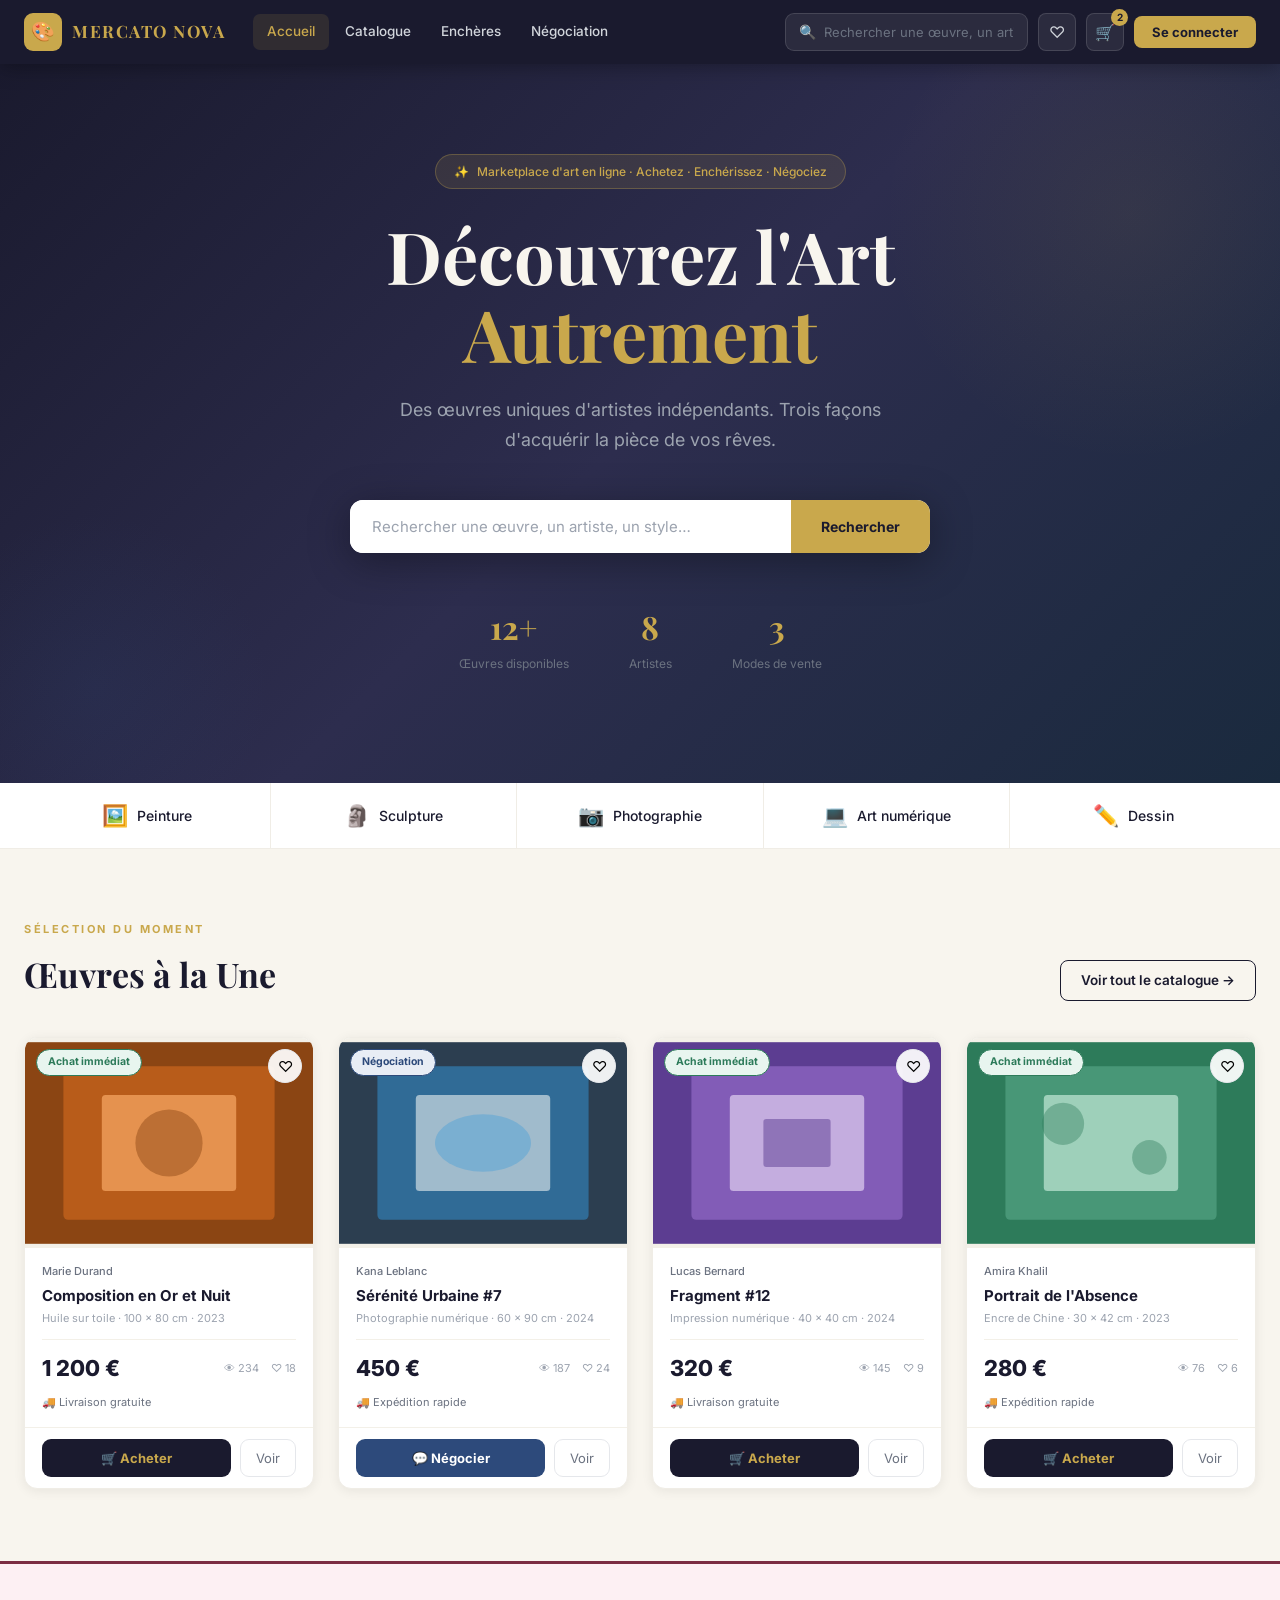
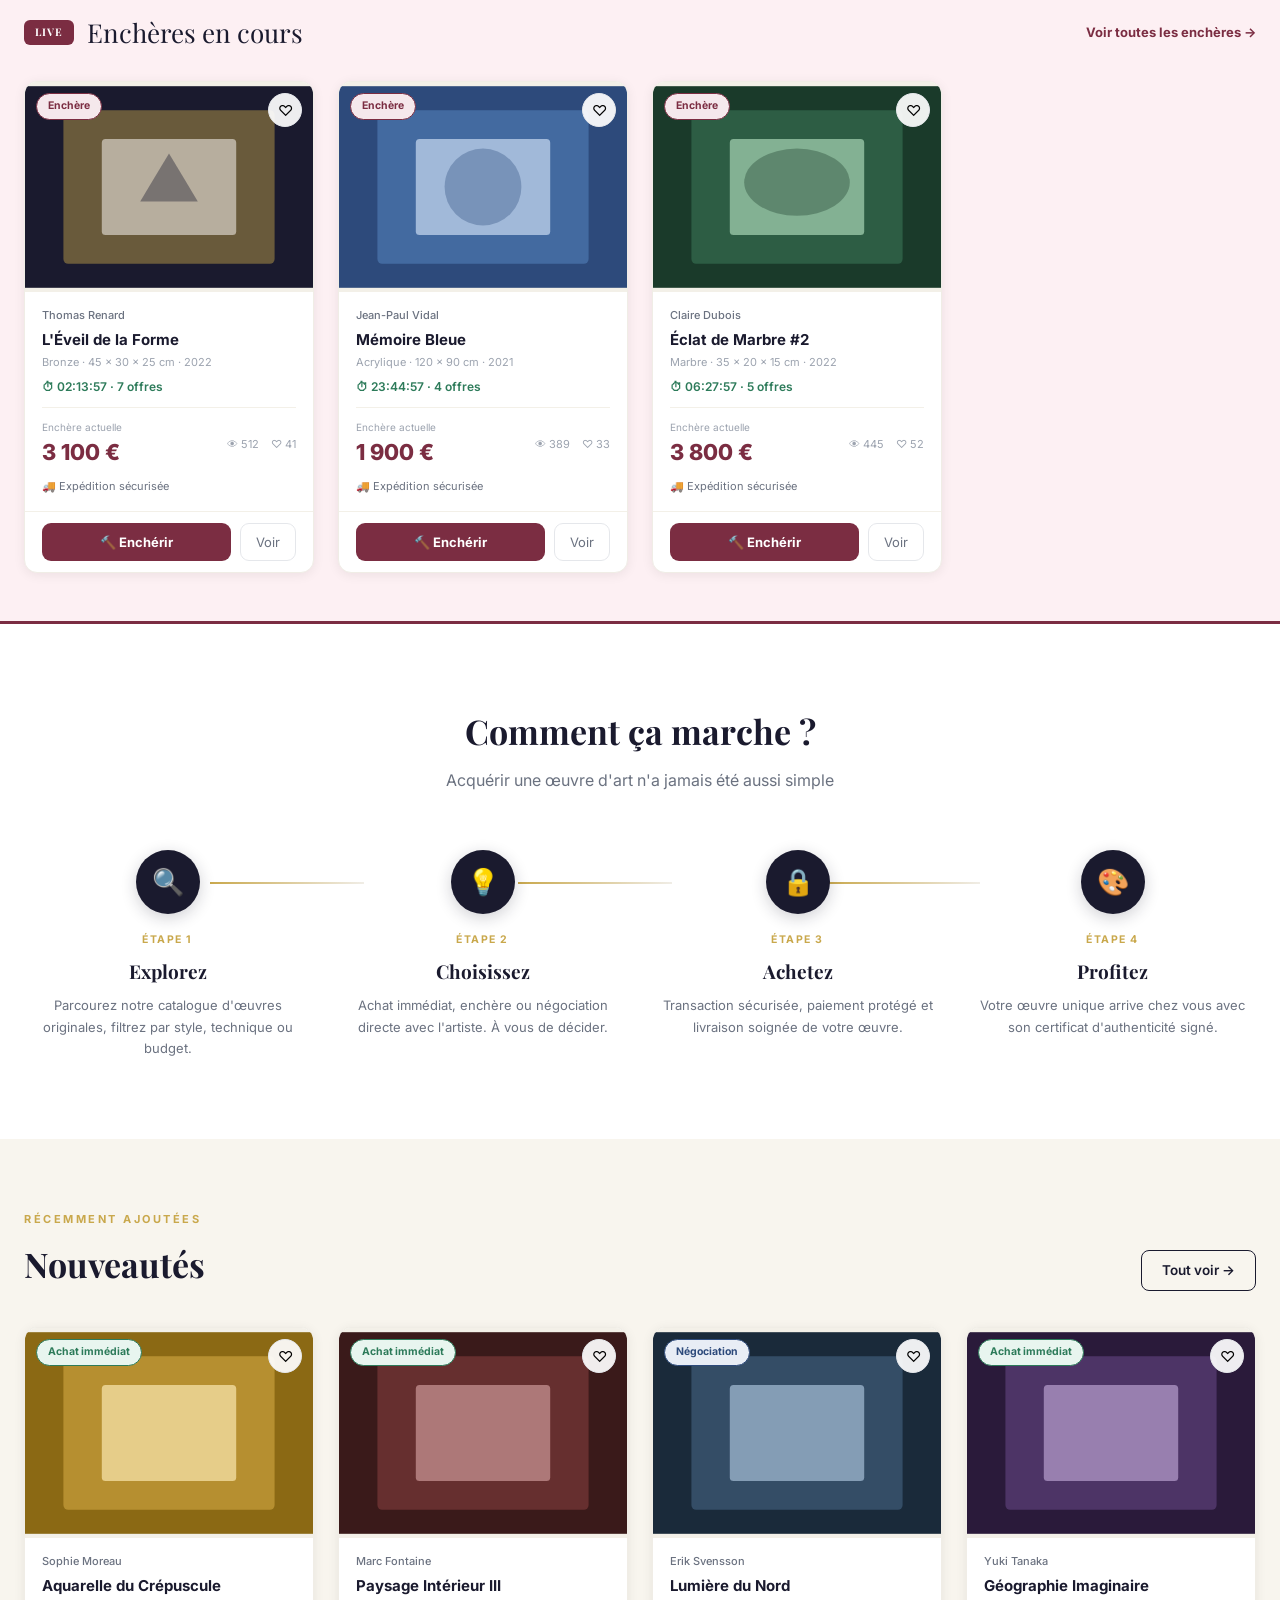
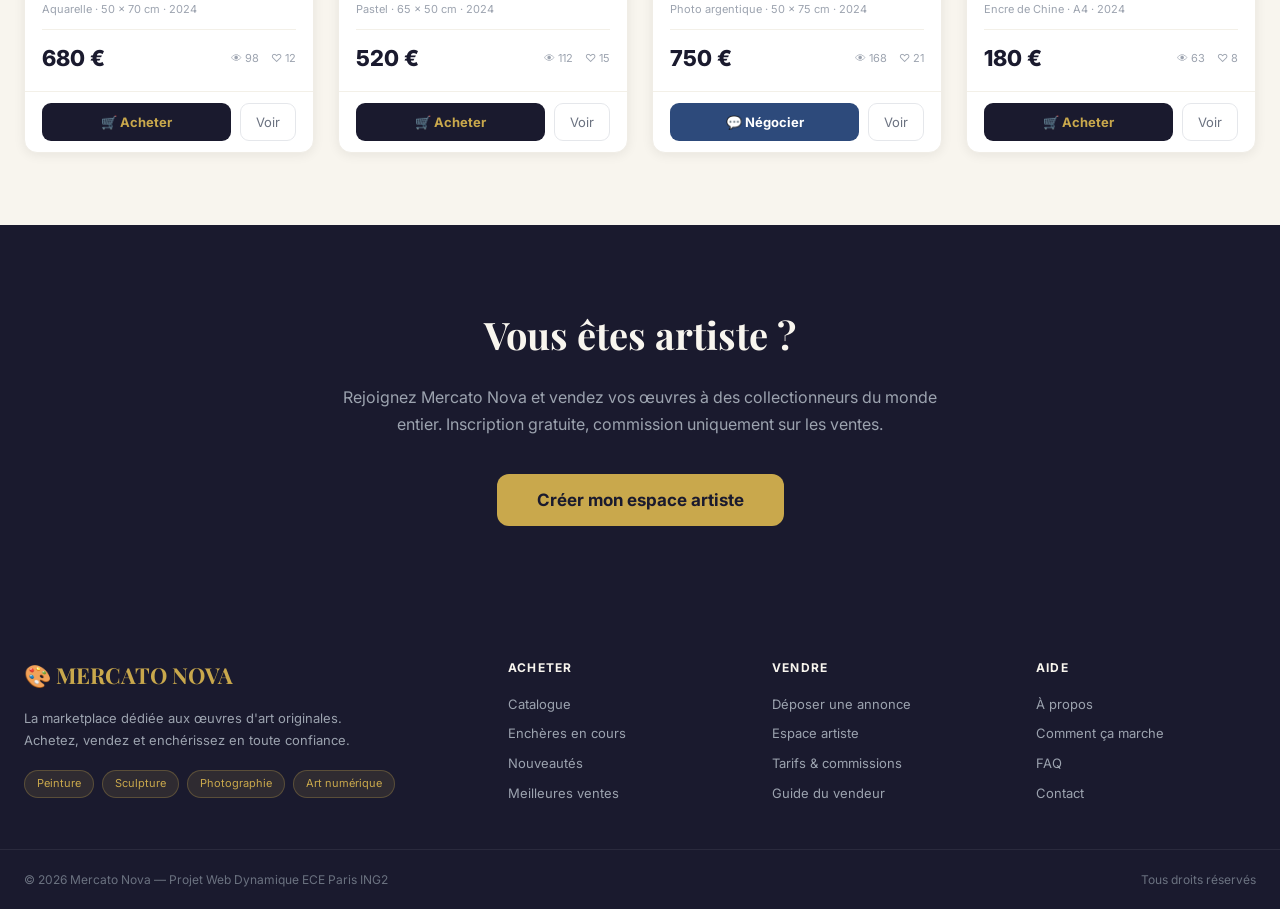
==== commit 477e31b5: "Add files via upload correction des deux probleme mentionner dans le dernier commit (style + connexi" ====
--- a/index.html
+++ b/index.html
@@ -423,8 +423,8 @@
       <div class="navbar__links">
         <a href="index.html"     class="navbar__link navbar__link--active">Accueil</a>
         <a href="catalogue.html" class="navbar__link">Catalogue</a>
-        <a href="#"              class="navbar__link">Enchères</a>
-        <a href="#"              class="navbar__link">Négociation</a>
+        <a href="encheres.html"    class="navbar__link">Enchères</a>
+        <a href="negociation.html" class="navbar__link">Négociation</a>
       </div>
       <div class="navbar__right">
         <div class="navbar__search">
@@ -432,11 +432,11 @@
           <input type="text" placeholder="Rechercher une œuvre, un artiste…" />
         </div>
         <button class="navbar__icon-btn" title="Favoris">♡</button>
-        <button class="navbar__icon-btn" title="Panier">
+        <a href="panier.html"><button class="navbar__icon-btn" title="Panier">
           🛒
           <span class="navbar__badge">2</span>
-        </button>
-        <button class="navbar__login">Se connecter</button>
+        </button></a>
+        <a href="login.html"><button class="navbar__login">Se connecter</button></a>
       </div>
     </div>
   </nav>
